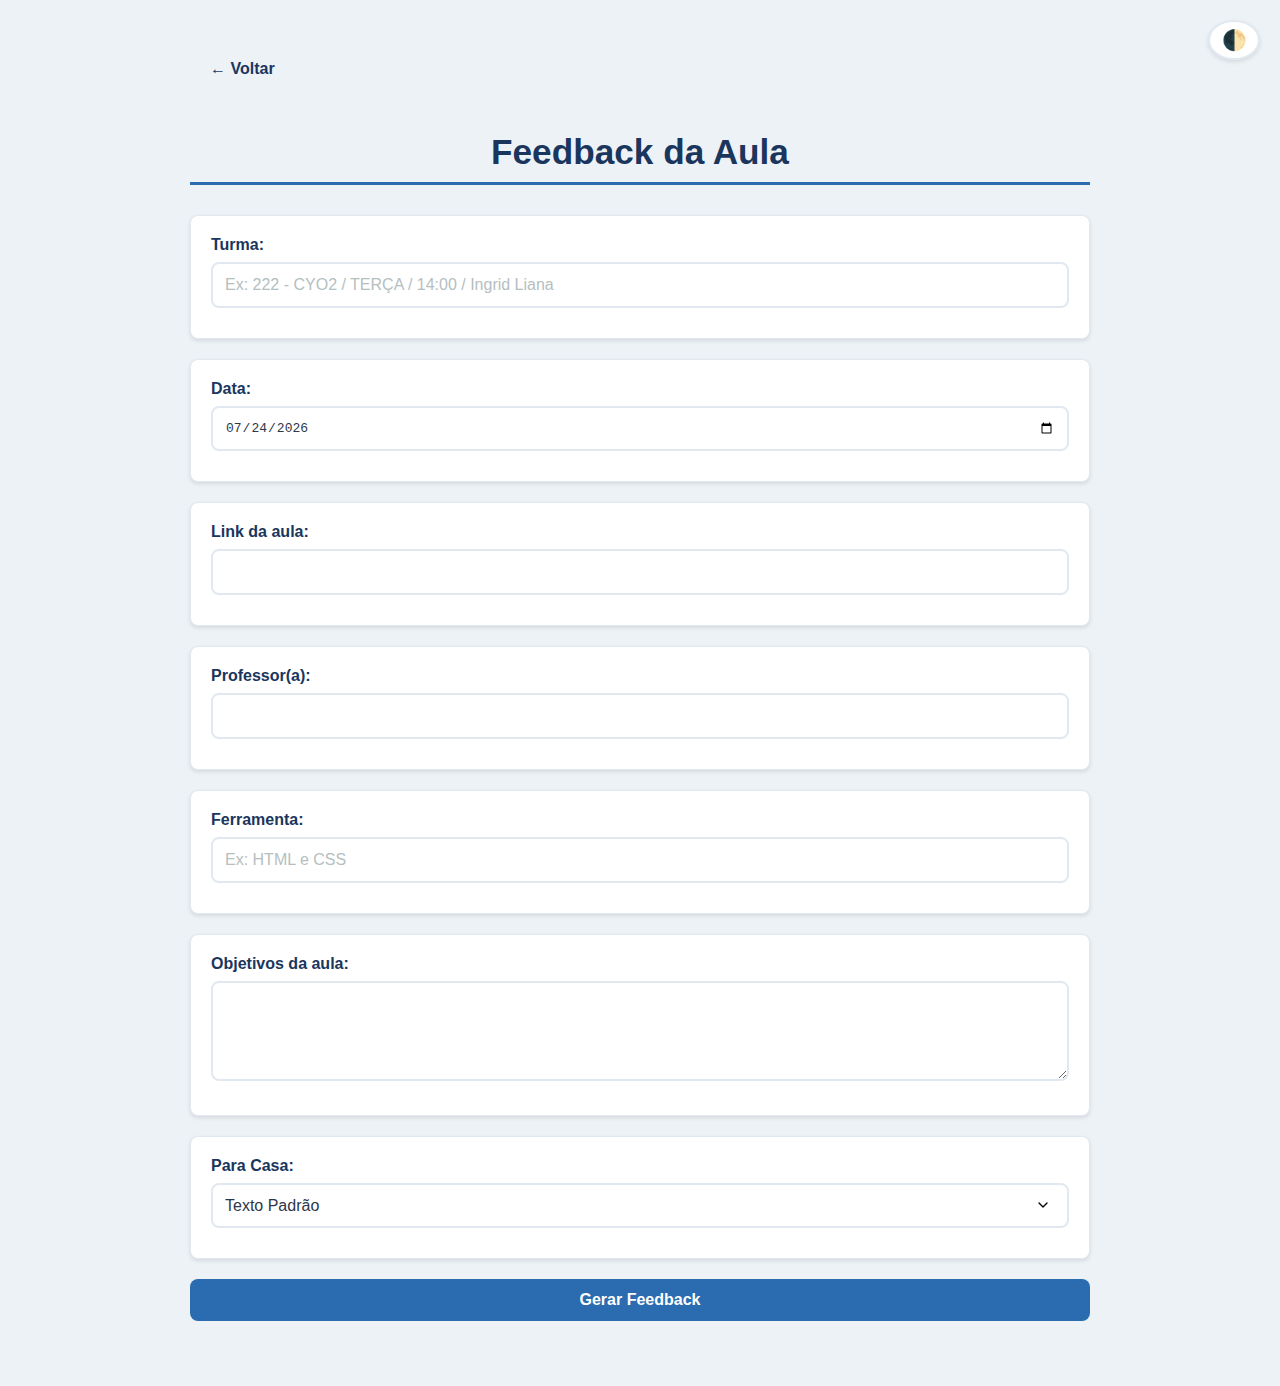
==== feedback-aula.html @ 02402148 "Initial commit" ====
<!DOCTYPE html>
<html lang="pt-BR">
<head>
    <meta charset="UTF-8">
    <meta name="viewport" content="width=device-width, initial-scale=1.0">
    <title>Gerador de Feedback</title>
    <link rel="stylesheet" href="css/styles.css">
</head>
<body>
    <div class="container">
        <a href="index.html" class="back-button">← Voltar</a>
        <h1>Feedback da Aula</h1>
    
        <div class="form-group">
            <label for="turma">Turma:</label>
            <input type="text" id="turma" placeholder="Ex: 222 - CYO2 / TERÇA / 14:00 / Ingrid Liana">
        </div>
    
        <div class="form-group">
            <label for="data">Data:</label>
            <input type="date" id="data">
        </div>
    
        <div class="form-group">
            <label for="linkAula">Link da aula:</label>
            <input type="text" id="linkAula">
        </div>
    
        <div class="form-group">
            <label for="professor">Professor(a):</label>
            <input type="text" id="professor">
        </div>
    
        <div class="form-group">
            <label for="ferramenta">Ferramenta:</label>
            <input type="text" id="ferramenta" placeholder="Ex: HTML e CSS">
        </div>
    
        <div class="form-group">
            <label for="objetivos">Objetivos da aula:</label>
            <textarea id="objetivos" rows="4"></textarea>
        </div>
    
        <div class="form-group">
            <label for="tipoParaCasa">Para Casa:</label>
            <select id="tipoParaCasa">
                <option value="padrao">Texto Padrão</option>
                <option value="personalizado">Texto Personalizado</option>
            </select>
            <textarea id="paraCasaTexto" rows="4" style="display: none;"></textarea>
        </div>
    
        <button onclick="gerarFeedback()">Gerar Feedback</button>
    
        <div id="resultado"></div>
        <button id="copyButton" class="copy-button" style="display: none;" onclick="copiarTexto()">Copiar Texto</button>
    
        <script src="js/feedback.js"></script>
    
          
            <button class="theme-switch" id="themeSwitch">🌓</button>
        
            <script>
                function setTheme(theme) {
                    document.documentElement.setAttribute('data-theme', theme);
                    localStorage.setItem('theme', theme);
                }
        
                function toggleTheme() {
                    const currentTheme = localStorage.getItem('theme') || 'light';
                    const newTheme = currentTheme === 'light' ? 'dark' : 'light';
                    setTheme(newTheme);
                }
        
                const savedTheme = localStorage.getItem('theme') || 'light';
                setTheme(savedTheme);
        
                document.getElementById('themeSwitch').addEventListener('click', toggleTheme);
            </script>
        </div>
    </body>
</html>
---- css/styles.css ----
:root {
    /* Tema claro (padrão) */
    --primary-color: #1a365d;
    --secondary-color: #2b6cb0;
    --background-color: #edf2f7;
    --text-color: #2d3748;
    --card-background: #ffffff;
    --border-color: #e2e8f0;
    --border-radius: 8px;
    --box-shadow: 0 2px 4px rgba(0, 0, 0, 0.1);
    --button-hover: #2c5282;
    --disabled-color: #a0aec0;
    --success-color: #4ade80;  /* Verde mais claro para o estado normal */
    --success-hover: #22c55e;  /* Verde mais escuro para o hover */
}

[data-theme="dark"] {
    --primary-color: #90cdf4;
    --secondary-color: #4299e1;
    --background-color: #171923;
    --text-color: #cbd5e0;
    --card-background: #1a202c;  /* Cor mais escura para form-group */
    --border-color: #4a5568;
    --box-shadow: 0 2px 8px rgba(0, 0, 0, 0.3);
    --button-hover: #3182ce;
    --disabled-color: #4a5568;
    --input-background: #2d3748;  /* Cor mais clara para inputs */
    /* Atualize as variáveis root para incluir as cores do botão de copiar */
}

[data-theme="dark"] {
    --primary-color: #90cdf4;
    --secondary-color: #4299e1;
    --background-color: #171923;
    --text-color: #cbd5e0;
    --card-background: #1a202c;  /* Cor mais escura para form-group */
    --border-color: #4a5568;
    --box-shadow: 0 2px 8px rgba(0, 0, 0, 0.3);
    --button-hover: #3182ce;
    --disabled-color: #4a5568;
    --input-background: #2d3748;  /* Cor mais clara para inputs */
}

/* Atualizar os inputs e selects para usar cor de fundo mais escura no tema escuro */
[data-theme="dark"] input,
[data-theme="dark"] textarea,
[data-theme="dark"] select {
    background-color: var(--input-background);
}

[data-theme="dark"] .checkbox-group label {
    background-color: var(--input-background);
}

[data-theme="dark"] .checkbox-group label:hover {
    background-color: var(--card-background);
    border-color: var(--secondary-color);
}

/* Atualizar os elementos existentes para usar as variáveis */
body {
    background-color: var(--background-color);
    color: var(--text-color);
}

.form-group {
    background: var(--card-background);
    padding: 20px;
    border-radius: var(--border-radius);
    margin-bottom: 20px;
    box-shadow: var(--box-shadow);
    border: 1px solid var(--border-color);
}

[data-theme="dark"] .form-group {
    border-color: var(--border-color);
}

input, textarea, select {
    background-color: var(--card-background);
    color: var(--text-color);
    border-color: var(--border-color);
}

input:focus, textarea:focus, select:focus {
    border-color: var(--secondary-color);
}

select {
    background-color: var(--card-background);
    color: var(--text-color);
}

.checkbox-group label {
    background-color: var(--card-background);
    color: var(--text-color);
    border-color: var(--border-color);
}

.checkbox-group label:hover {
    background-color: var(--border-color);
}

#resultado {
    background-color: var(--card-background);
    color: var(--text-color);
    border-color: var(--border-color);
}

body {
    font-family: 'Segoe UI', Tahoma, Geneva, Verdana, sans-serif;
    max-width: 900px;
    margin: 30px auto;
    padding: 20px;
    background-color: var(--background-color);
    color: var(--primary-color);
}

h1 {
    text-align: center;
    color: var(--primary-color);
    margin-bottom: 30px;
    font-size: 2.2em;
    border-bottom: 3px solid var(--secondary-color);
    padding-bottom: 10px;
}

/* Remover esta segunda definição que está sobrescrevendo */
.form-group {
    
    padding: 20px;
    border-radius: var(--border-radius);
    margin-bottom: 20px;
    box-shadow: var(--box-shadow);
}

/* Manter apenas a primeira definição que usa as variáveis */
.form-group {
    background: var(--card-background);
    padding: 20px;
    border-radius: var(--border-radius);
    margin-bottom: 20px;
    box-shadow: var(--box-shadow);
    border: 1px solid var(--border-color);
}

label {
    display: block;
    margin-bottom: 8px;
    font-weight: 600;
    color: var(--primary-color);
}

input, textarea, select {
    width: 100%;
    padding: 12px;
    border: 2px solid var(--border-color);
    border-radius: var(--border-radius);
    margin-bottom: 10px;
    font-size: 1em;
    transition: all 0.3s ease;
    box-sizing: border-box;
    background-color: var(--input-background);
    color: var(--text-color);
}

[data-theme="dark"] {
    background-color: var(--card-background);
    color: var(--text-color);
    border-color: var(--border-color);
}

input:focus, textarea:focus, select:focus {
    outline: none;
    border-color: var(--secondary-color);
    box-shadow: 0 0 5px rgba(52, 152, 219, 0.3);
}

textarea {
    resize: vertical;
    min-height: 100px;
}

select {
    appearance: none;
    background-image: url("data:image/svg+xml;charset=UTF-8,%3csvg xmlns='http://www.w3.org/2000/svg' viewBox='0 0 24 24' fill='none' stroke='currentColor' stroke-width='2' stroke-linecap='round' stroke-linejoin='round'%3e%3cpolyline points='6 9 12 15 18 9'%3e%3c/polyline%3e%3c/svg%3e");
    background-repeat: no-repeat;
    background-position: right 1rem center;
    background-size: 1em;
}

button {
    background-color: var(--secondary-color);
    color: white;
    padding: 12px 24px;
    border: none;
    border-radius: var(--border-radius);
    cursor: pointer;
    font-size: 1em;
    font-weight: 600;
    transition: background-color 0.3s ease;
    width: 100%;
    margin-bottom: 15px;
}

button:hover {
    background-color: #2980b9;
}

.copy-button {
    background-color: var(--success-color);
    margin-top: 15px;
    color: white;  /* Garantir que o texto seja sempre branco */
}

.copy-button:hover {
    background-color: var(--success-hover);
}

#resultado {
    white-space: pre-wrap;
    border: 2px solid var(--border-color);
    border-radius: var(--border-radius);
    padding: 20px;
    margin-top: 20px;
    background-color: var(--card-background);
    color: var(--text-color);
    font-family: monospace;
    font-size: 0.9em;
    line-height: 1.5;
    display: none;
    box-shadow: var(--box-shadow);
}

[data-theme="dark"] #resultado {
    background-color: #0f172a;  /* Fundo mais escuro para maior contraste */
    color: #f1f5f9;  /* Texto mais claro para maior contraste */
    border-color: var(--border-color);
}

@media (max-width: 768px) {
    body {
        padding: 15px;
        margin: 15px;
    }

    .form-group {
        padding: 15px;
    }

    h1 {
        font-size: 1.8em;
    }
}

::placeholder {
    color: #95a5a6;
    opacity: 0.7;
}

/* Adicione após as variáveis root e antes do estilo do body */
.back-button {
    display: inline-block;
    padding: 10px 20px;
    color: var(--primary-color);
    text-decoration: none;
    font-weight: 600;
    border-radius: var(--border-radius);
    transition: all 0.3s ease;
    margin-bottom: 20px;
}

.back-button:hover {
    color: var(--secondary-color);
    transform: translateX(-5px);
}

.checkbox-group {
    display: grid;
    grid-template-columns: repeat(auto-fill, minmax(180px, 1fr));
    gap: 12px;
    margin-top: 10px;
}

.checkbox-group label {
    display: flex;
    align-items: center;
    padding: 10px 15px;
    background-color: #f8f9fa;
    border: 2px solid #e1e1e1;
    border-radius: var(--border-radius);
    cursor: pointer;
    transition: all 0.3s ease;
}

.checkbox-group label:hover {
    background-color: #e8f4fd;
    border-color: var(--secondary-color);
}

.checkbox-group input[type="checkbox"] {
    width: 18px;
    height: 18px;
    margin-right: 10px;
    margin-bottom: 0;
    accent-color: var(--secondary-color);
}

.checkbox-group label.selected {
    background-color: #e8f4fd;
    border-color: var(--secondary-color);
}

@media (max-width: 768px) {
    .checkbox-group {
        grid-template-columns: 1fr;
    }
}
.equipment-group {
    display: grid;
    gap: 15px;
}

.equipment-group div {
    display: grid;
    grid-template-columns: 120px 1fr;
    align-items: center;
    gap: 10px;
}

.equipment-group label {
    margin: 0;
}

input[type="range"] {
    width: 100%;
    margin: 10px 0;
}

#chanceValue {
    font-weight: bold;
    margin-left: 10px;
}

@media (max-width: 768px) {
    .checkbox-group {
        grid-template-columns: 1fr;
    }
    
    .equipment-group div {
        grid-template-columns: 1fr;
    }
}

#outroConteudoTexto {
    margin-top: 12px;
    display: none;
    transition: all 0.3s ease;
}

.checkbox-group + textarea {
    margin-top: 12px;
}

/* Adicione estas definições do theme-switch */
.theme-switch {
    position: fixed;
    top: 20px;
    right: 20px;
    background: var(--card-background);
    border: 2px solid var(--border-color);
    border-radius: 50%;
    width: 40px;
    height: 40px;
    cursor: pointer;
    display: flex;
    align-items: center;
    justify-content: center;
    font-size: 20px;
    transition: all 0.3s ease;
    box-shadow: var(--box-shadow);
    z-index: 1000;
}

.theme-switch:hover {
    transform: scale(1.1);
}
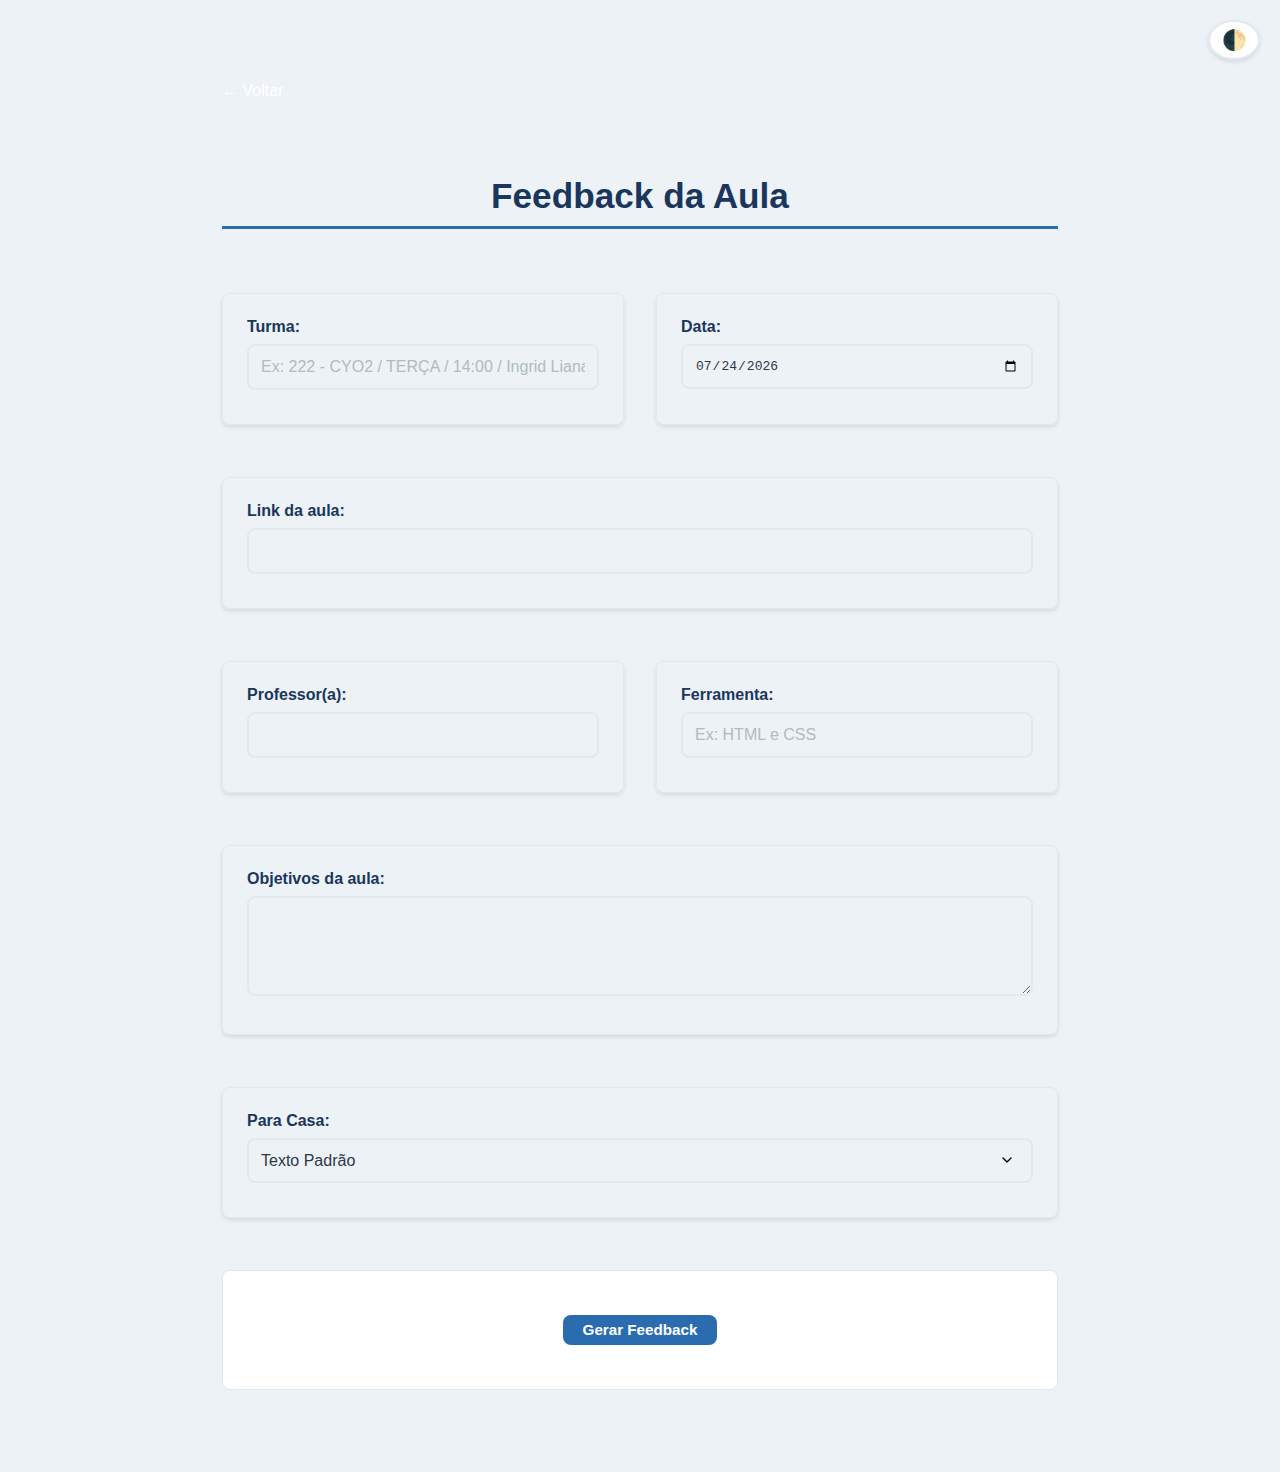
==== commit 5995b86f: "ajuste de interface finalizado" ====
--- a/feedback-aula.html
+++ b/feedback-aula.html
@@ -11,6 +11,7 @@
         <a href="index.html" class="back-button">← Voltar</a>
         <h1>Feedback da Aula</h1>
     
+        <!-- Campos em duas colunas -->
         <div class="form-group">
             <label for="turma">Turma:</label>
             <input type="text" id="turma" placeholder="Ex: 222 - CYO2 / TERÇA / 14:00 / Ingrid Liana">
@@ -21,11 +22,13 @@
             <input type="date" id="data">
         </div>
     
-        <div class="form-group">
+        <!-- Campos que ocupam linha inteira -->
+        <div class="form-group full-width">
             <label for="linkAula">Link da aula:</label>
             <input type="text" id="linkAula">
         </div>
     
+        <!-- Continuação dos campos em duas colunas -->
         <div class="form-group">
             <label for="professor">Professor(a):</label>
             <input type="text" id="professor">
@@ -36,47 +39,30 @@
             <input type="text" id="ferramenta" placeholder="Ex: HTML e CSS">
         </div>
     
-        <div class="form-group">
+        <!-- Campos que ocupam linha inteira -->
+        <div class="form-group full-width">
             <label for="objetivos">Objetivos da aula:</label>
             <textarea id="objetivos" rows="4"></textarea>
         </div>
     
-        <div class="form-group">
+        <div class="form-group full-width">
             <label for="tipoParaCasa">Para Casa:</label>
             <select id="tipoParaCasa">
                 <option value="padrao">Texto Padrão</option>
                 <option value="personalizado">Texto Personalizado</option>
             </select>
-            <textarea id="paraCasaTexto" rows="4" style="display: none;"></textarea>
+            <textarea id="paraCasaTexto" rows="4"></textarea>
         </div>
     
-        <button onclick="gerarFeedback()">Gerar Feedback</button>
-    
-        <div id="resultado"></div>
-        <button id="copyButton" class="copy-button" style="display: none;" onclick="copiarTexto()">Copiar Texto</button>
-    
-        <script src="js/feedback.js"></script>
-    
-          
-            <button class="theme-switch" id="themeSwitch">🌓</button>
-        
-            <script>
-                function setTheme(theme) {
-                    document.documentElement.setAttribute('data-theme', theme);
-                    localStorage.setItem('theme', theme);
-                }
-        
-                function toggleTheme() {
-                    const currentTheme = localStorage.getItem('theme') || 'light';
-                    const newTheme = currentTheme === 'light' ? 'dark' : 'light';
-                    setTheme(newTheme);
-                }
-        
-                const savedTheme = localStorage.getItem('theme') || 'light';
-                setTheme(savedTheme);
-        
-                document.getElementById('themeSwitch').addEventListener('click', toggleTheme);
-            </script>
+        <!-- Área de ações - corrigida -->
+        <div class="form-actions">
+            <button id="gerarFeedbackBtn" class="primary-button">Gerar Feedback</button>
+            <div id="resultado"></div>
+            <button id="copyButton" class="copy-button" style="display: none;">Copiar Texto</button>
         </div>
-    </body>
+    </div>
+
+    <button class="theme-switch" id="themeSwitch">🌓</button>
+    <script src="js/feedback.js"></script>
+</body>
 </html>--- a/css/styles.css
+++ b/css/styles.css
@@ -192,7 +192,7 @@
 button {
     background-color: var(--secondary-color);
     color: white;
-    padding: 12px 24px;
+    padding: 6px 24px;
     border: none;
     border-radius: var(--border-radius);
     cursor: pointer;
@@ -201,6 +201,7 @@
     transition: background-color 0.3s ease;
     width: 100%;
     margin-bottom: 15px;
+    line-height: 1;
 }
 
 button:hover {
@@ -209,8 +210,10 @@
 
 .copy-button {
     background-color: var(--success-color);
-    margin-top: 15px;
-    color: white;  /* Garantir que o texto seja sempre branco */
+    margin: 15px auto;
+    color: white;
+    max-width: 200px;
+    display: block;
 }
 
 .copy-button:hover {
@@ -222,19 +225,22 @@
     border: 2px solid var(--border-color);
     border-radius: var(--border-radius);
     padding: 20px;
-    margin-top: 20px;
+    margin: 20px 0;
     background-color: var(--card-background);
     color: var(--text-color);
     font-family: monospace;
     font-size: 0.9em;
     line-height: 1.5;
-    display: none;
+    width: 100%;
+    box-sizing: border-box;
+    min-height: 200px;
     box-shadow: var(--box-shadow);
+    display: none; /* Esconde o resultado inicialmente */
 }
 
 [data-theme="dark"] #resultado {
-    background-color: #0f172a;  /* Fundo mais escuro para maior contraste */
-    color: #f1f5f9;  /* Texto mais claro para maior contraste */
+    background-color: #0f172a;
+    color: #f1f5f9;
     border-color: var(--border-color);
 }
 
@@ -259,66 +265,116 @@
 }
 
 /* Adicione após as variáveis root e antes do estilo do body */
+.container {
+    max-width: 1200px;
+    margin: 0 auto;
+    padding: 2rem;
+    display: grid;
+    grid-template-columns: repeat(2, 1fr);
+    gap: 2rem;
+}
+
+.container h1 {
+    grid-column: 1 / -1;
+    text-align: center;
+    margin-bottom: 2rem;
+}
+
 .back-button {
+    color: white;
+    text-decoration: none;
     display: inline-block;
-    padding: 10px 20px;
-    color: var(--primary-color);
-    text-decoration: none;
-    font-weight: 600;
-    border-radius: var(--border-radius);
-    transition: all 0.3s ease;
     margin-bottom: 20px;
+    font-weight: 500;
 }
 
 .back-button:hover {
     color: var(--secondary-color);
-    transform: translateX(-5px);
-}
-
-.checkbox-group {
-    display: grid;
-    grid-template-columns: repeat(auto-fill, minmax(180px, 1fr));
-    gap: 12px;
-    margin-top: 10px;
-}
-
-.checkbox-group label {
+}
+
+.form-group {
+    background: var(--form-bg);
+    padding: 1.5rem;
+    border-radius: 8px;
+    box-shadow: 0 2px 4px rgba(0, 0, 0, 0.1);
+}
+
+/* Campos que devem ocupar linha inteira */
+.form-group.full-width {
+    grid-column: 1 / -1;
+}
+
+/* Área de resultado */
+#resultado {
+    grid-column: 1 / -1;
+    min-height: 200px;
+    margin-top: 2rem;
+    padding: 1.5rem;
+    background: var(--form-bg);
+    border-radius: 8px;
+    white-space: pre-wrap;
+}
+
+/* Botões e resultado */
+.button-group {
+    grid-column: 1 / -1;
     display: flex;
-    align-items: center;
-    padding: 10px 15px;
-    background-color: #f8f9fa;
-    border: 2px solid #e1e1e1;
-    border-radius: var(--border-radius);
-    cursor: pointer;
-    transition: all 0.3s ease;
-}
-
-.checkbox-group label:hover {
-    background-color: #e8f4fd;
-    border-color: var(--secondary-color);
-}
-
-.checkbox-group input[type="checkbox"] {
-    width: 18px;
-    height: 18px;
-    margin-right: 10px;
-    margin-bottom: 0;
-    accent-color: var(--secondary-color);
-}
-
-.checkbox-group label.selected {
-    background-color: #e8f4fd;
-    border-color: var(--secondary-color);
-}
-
+    justify-content: center;
+    margin: 1rem 0;
+    width: 100%;
+}
+
+.button-group button {
+    width: 200px; /* Largura fixa para os botões */
+}
+
+#resultado {
+    grid-column: 1 / -1;
+    min-height: 200px;
+    padding: 1.5rem;
+    margin: 2rem 0;
+    background: var(--card-background);
+    border-radius: var(--border-radius);
+    white-space: pre-wrap;
+    width: 100%;
+}
+
+/* Ajuste específico para o botão copiar */
+#copyButton {
+    width: 200px;
+    margin: 1rem auto;
+    display: none;
+}
+
+.button-group.primary {
+    margin-bottom: 2rem;
+}
+
+.button-group.secondary {
+    margin-top: 1rem;
+}
+
+#resultado {
+    grid-column: 1 / -1;
+    min-height: 200px;
+    padding: 1.5rem;
+    background: var(--form-bg);
+    border-radius: 8px;
+    white-space: pre-wrap;
+}
+
+/* Responsividade */
 @media (max-width: 768px) {
-    .checkbox-group {
+    .container {
         grid-template-columns: 1fr;
+        padding: 1rem;
     }
 }
 .equipment-group {
     display: grid;
+    grid-template-columns: 1fr 1fr;
     gap: 15px;
+    padding: 1rem 0;
 }
 
 .equipment-group div {
@@ -328,27 +384,50 @@
     gap: 10px;
 }
 
+/* Posicionamento específico dos equipamentos */
+.equipment-group div:nth-child(1) { /* Microfone */
+    grid-column: 1;
+    grid-row: 1;
+}
+
+.equipment-group div:nth-child(2) { /* Câmera */
+    grid-column: 1;
+    grid-row: 2;
+}
+
+.equipment-group div:nth-child(3) { /* Mouse */
+    grid-column: 1;
+    grid-row: 3;
+}
+
+.equipment-group div:nth-child(4) { /* Internet */
+    grid-column: 2;
+    grid-row: 1;
+}
+
+.equipment-group div:nth-child(5) { /* PC */
+    grid-column: 2;
+    grid-row: 2;
+}
+
 .equipment-group label {
     margin: 0;
-}
-
-input[type="range"] {
-    width: 100%;
-    margin: 10px 0;
-}
-
-#chanceValue {
-    font-weight: bold;
-    margin-left: 10px;
+    white-space: nowrap;
+    color: var(--text-color);
+}
+
+.equipment-group select {
+    width: 100%;
+    margin-bottom: 0;
 }
 
 @media (max-width: 768px) {
-    .checkbox-group {
+    .equipment-group {
         grid-template-columns: 1fr;
     }
     
     .equipment-group div {
-        grid-template-columns: 1fr;
+        grid-column: 1 !important;
     }
 }
 
@@ -384,4 +463,115 @@
 
 .theme-switch:hover {
     transform: scale(1.1);
+}
+
+#paraCasaTexto {
+    display: none;
+    margin-top: 1rem;
+    width: 100%;
+}
+
+/* Container para os botões e resultado */
+.form-actions {
+    display: flex;
+    flex-direction: column;
+    align-items: stretch;
+    gap: 1rem;
+    width: 100%;
+    padding: 1.5rem;
+    background: var(--card-background);
+    border-radius: var(--border-radius);
+    border: 1px solid var(--border-color);
+    box-sizing: border-box;
+    margin: 0;
+    grid-column: 1 / -1; /* Garante que ocupe toda a largura */
+}
+
+/* Ajuste para campos-feedback */
+#campos-feedback {
+    grid-column: 1 / -1;
+    display: grid;
+    grid-template-columns: repeat(2, 1fr);
+    gap: 2rem;
+    width: 100%;
+    padding: 1rem 0;
+}
+
+#campos-feedback .form-group {
+    margin-bottom: 2rem;
+    padding: 2rem;
+}
+
+/* Melhorias nos checkboxes */
+/* Estilo base compartilhado para todos os grupos de checkbox */
+.checkbox-group,
+.content-checkbox-group,
+.rhythm-checkbox-group {
+    display: grid;
+    grid-template-columns: repeat(3, 1fr);
+    gap: 1rem;
+    padding: 1rem 0;
+}
+
+/* Estilo visual compartilhado para todos os labels de checkbox */
+.checkbox-group label,
+.content-checkbox-group label,
+.rhythm-checkbox-group label {
+    display: flex;
+    align-items: center;
+    gap: 8px;
+    padding: 8px 16px;
+    border: 2px solid var(--border-color);
+    border-radius: var(--border-radius);
+    cursor: pointer;
+    transition: all 0.3s ease;
+    background-color: var(--card-background);
+}
+
+/* Estilo dos checkboxes */
+.checkbox-group input[type="checkbox"],
+.content-checkbox-group input[type="checkbox"],
+.rhythm-checkbox-group input[type="checkbox"] {
+    margin: 0;
+    width: auto;
+    cursor: pointer;
+}
+
+/* Mantém os posicionamentos específicos existentes */
+/* Conteúdo */
+.content-checkbox-group label:nth-child(1) { grid-area: 1 / 1; }
+.content-checkbox-group label:nth-child(2) { grid-area: 2 / 1; }
+.content-checkbox-group label:nth-child(3) { grid-area: 1 / 2; }
+.content-checkbox-group label:nth-child(4) { grid-area: 2 / 2; }
+.content-checkbox-group label:nth-child(5) { grid-area: 1 / 3; }
+.content-checkbox-group label:nth-child(6) { grid-area: 2 / 3; }
+
+/* Ritmo */
+.rhythm-checkbox-group label:nth-child(1) { grid-area: 1 / 1; }
+.rhythm-checkbox-group label:nth-child(2) { grid-area: 1 / 2; }
+.rhythm-checkbox-group label:nth-child(3) { grid-area: 1 / 3; }
+
+/* Cursos (mantém o layout existente) */
+.checkbox-group label:nth-child(1) { grid-area: 1 / 1; }
+.checkbox-group label:nth-child(2) { grid-area: 2 / 1; }
+.checkbox-group label:nth-child(3) { grid-area: 3 / 1; }
+.checkbox-group label:nth-child(4) { grid-area: 4 / 1; }
+.checkbox-group label:nth-child(5) { grid-area: 1 / 2; }
+.checkbox-group label:nth-child(6) { grid-area: 2 / 2; }
+.checkbox-group label:nth-child(7) { grid-area: 3 / 2; }
+.checkbox-group label:nth-child(8) { grid-area: 4 / 2; }
+.checkbox-group label:nth-child(9) { grid-area: 1 / 3; }
+.checkbox-group label:nth-child(10) { grid-area: 2 / 3; }
+.checkbox-group label:nth-child(11) { grid-area: 3 / 3; }
+
+/* Estilo específico para o botão na página de feedback sem agendamento */
+#gerarFeedbackBtn {
+    max-width: fit-content;
+    margin: 20px auto;
+    display: block;
+    padding: 6px 20px;
+    width: auto;
+    height: auto;
+    line-height: 1.2;
+    font-size: 0.95em;
 }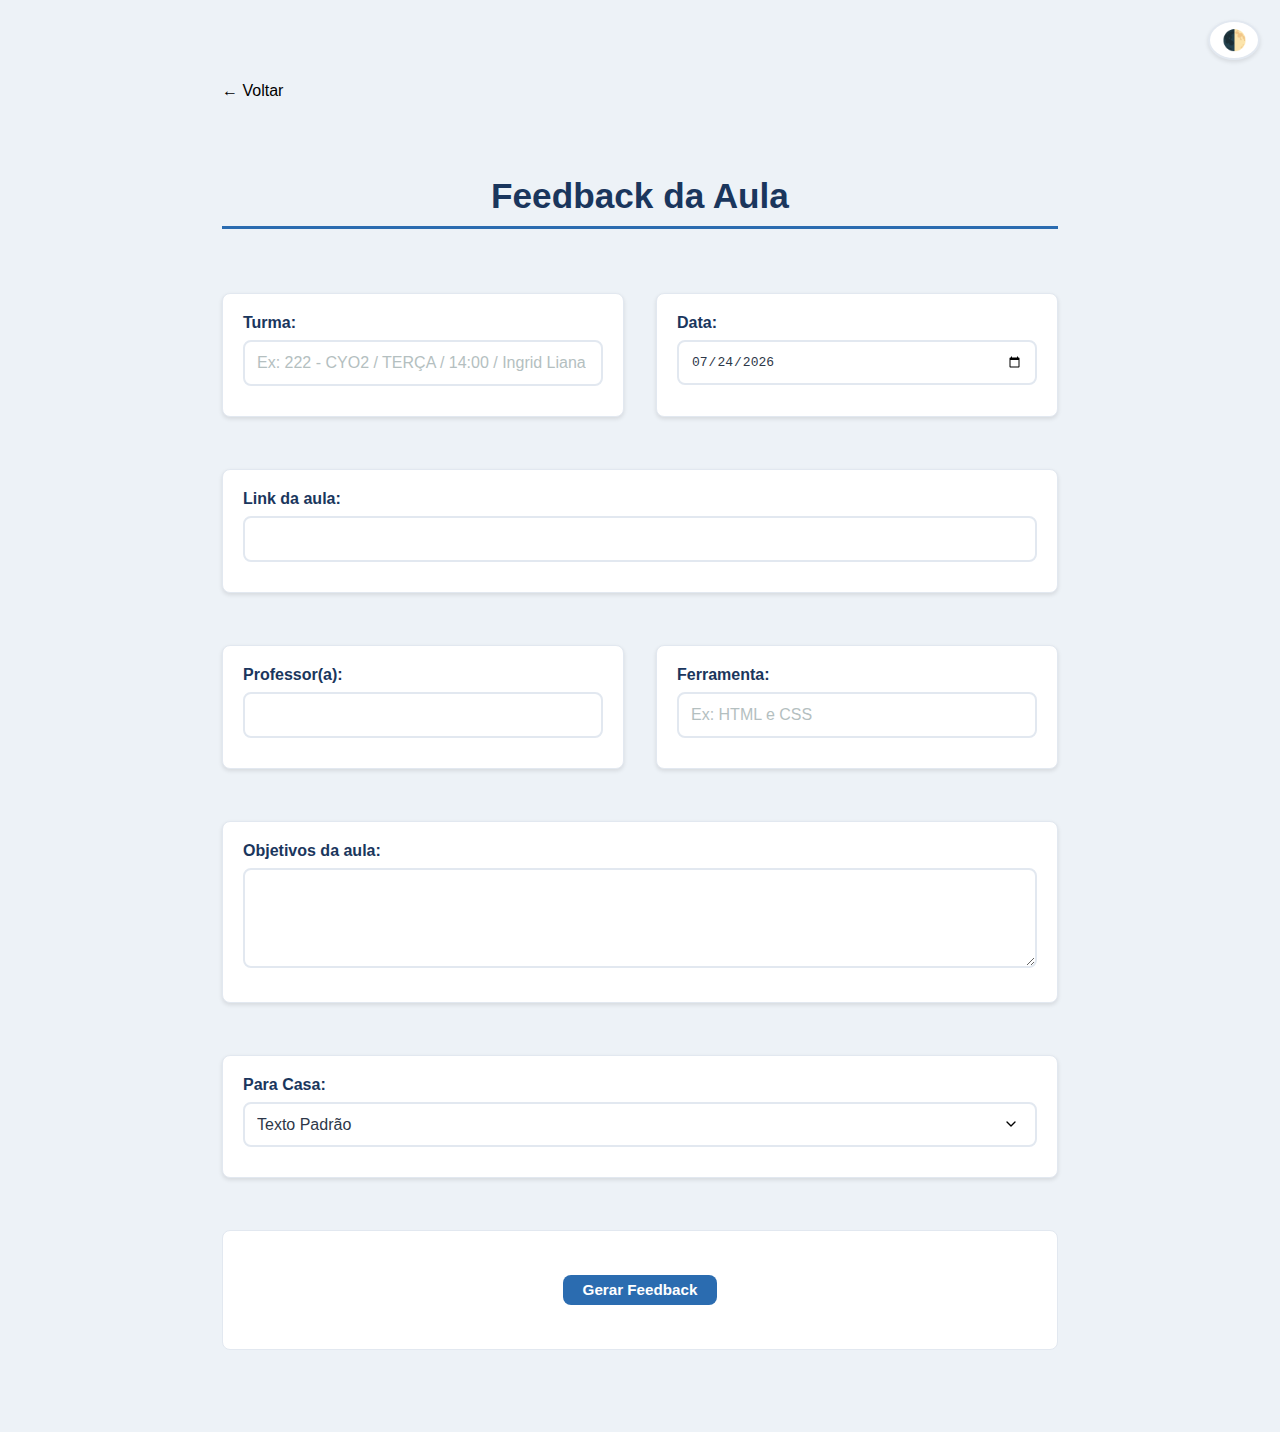
==== commit 4c032390: "Implementa histórico local para campo Turma em feedback-aula" ====
--- a/feedback-aula.html
+++ b/feedback-aula.html
@@ -14,7 +14,8 @@
         <!-- Campos em duas colunas -->
         <div class="form-group">
             <label for="turma">Turma:</label>
-            <input type="text" id="turma" placeholder="Ex: 222 - CYO2 / TERÇA / 14:00 / Ingrid Liana">
+            <input type="text" id="turma" placeholder="Ex: 222 - CYO2 / TERÇA / 14:00 / Ingrid Liana" list="turma-list">
+            <datalist id="turma-list"></datalist>
         </div>
     
         <div class="form-group">
--- a/css/styles.css
+++ b/css/styles.css
@@ -281,22 +281,29 @@
 }
 
 .back-button {
-    color: white;
+    color: black; /* Cor preta para tema claro (padrão) */
     text-decoration: none;
     display: inline-block;
     margin-bottom: 20px;
     font-weight: 500;
 }
 
+/* Adiciona regra específica para tema escuro */
+[data-theme="dark"] .back-button {
+    color: white; /* Cor branca para tema escuro */
+}
+
 .back-button:hover {
     color: var(--secondary-color);
 }
 
 .form-group {
-    background: var(--form-bg);
-    padding: 1.5rem;
-    border-radius: 8px;
-    box-shadow: 0 2px 4px rgba(0, 0, 0, 0.1);
+    background: var(--card-background);
+    padding: 20px;
+    border-radius: var(--border-radius);
+    margin-bottom: 20px;
+    box-shadow: var(--box-shadow);
+    border: 1px solid var(--border-color);
 }
 
 /* Campos que devem ocupar linha inteira */
@@ -574,4 +581,17 @@
     height: auto;
     line-height: 1.2;
     font-size: 0.95em;
+}
+
+/* Esconder a seta padrão de inputs com datalist (Chrome/Safari/Edge) */
+input[list]::-webkit-calendar-picker-indicator {
+    display: none;
+    -webkit-appearance: none; /* Tentativa adicional */
+}
+
+/* Tentativa para Firefox (pode não funcionar) */
+input[list] {
+   /* Não há um seletor padrão e estável no Firefox para a seta do datalist */
+   /* A melhor abordagem seria remover a aparência padrão do input, 
+      mas isso pode afetar outros estilos. Vamos focar no Webkit por enquanto. */
 }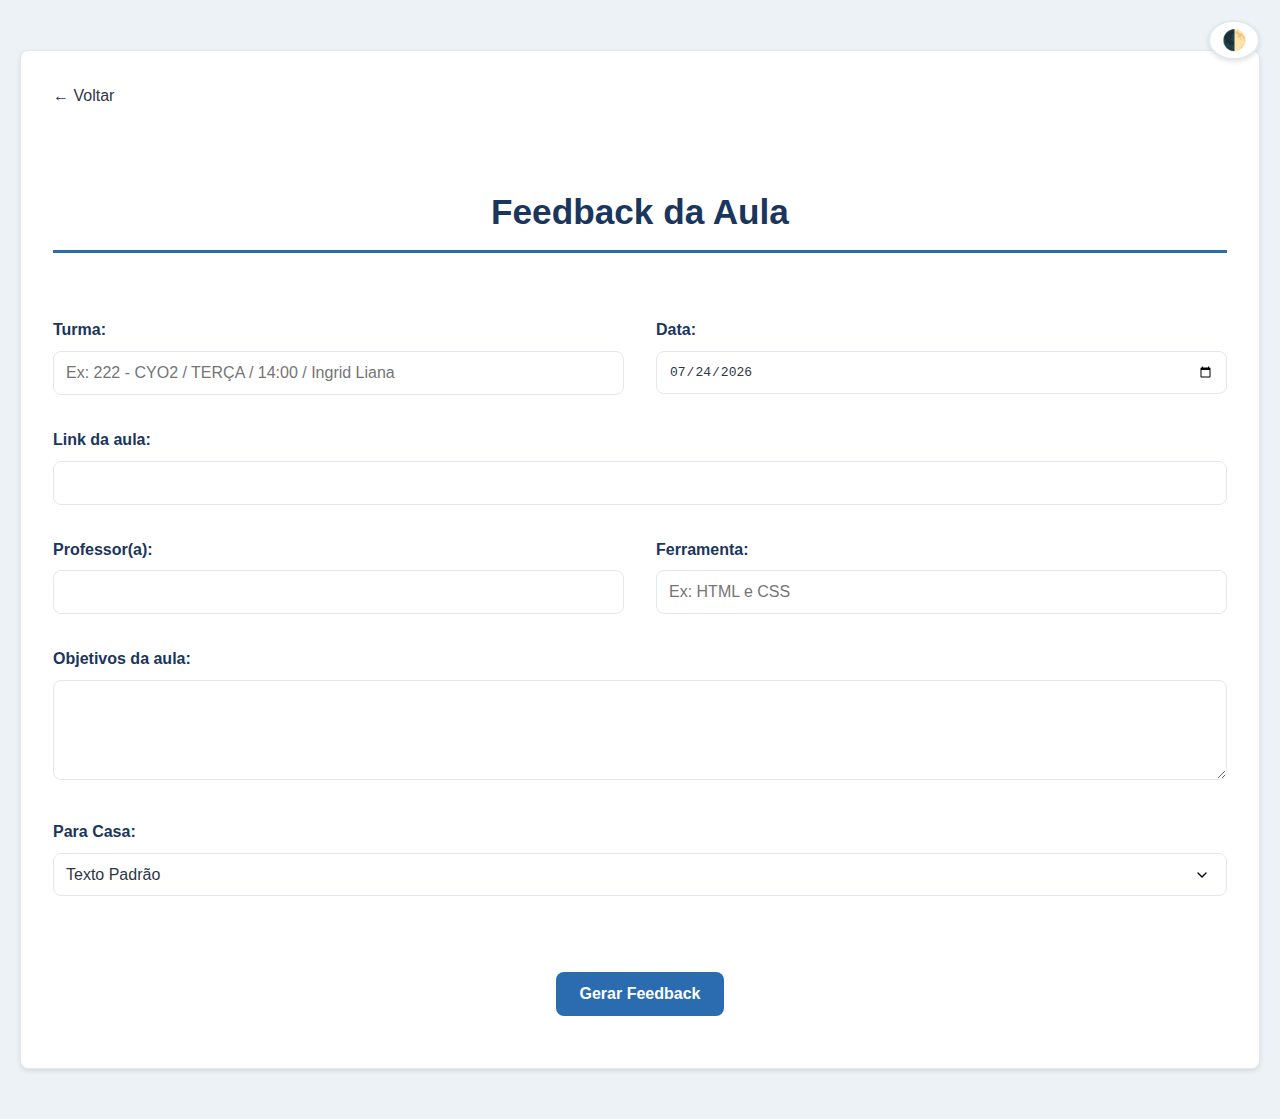
==== commit d2eecc1c: "Adiciona detecção automática de tema do SO" ====
--- a/feedback-aula.html
+++ b/feedback-aula.html
@@ -26,24 +26,28 @@
         <!-- Campos que ocupam linha inteira -->
         <div class="form-group full-width">
             <label for="linkAula">Link da aula:</label>
-            <input type="text" id="linkAula">
+            <input type="text" id="linkAula" list="linkAula-list">
+            <datalist id="linkAula-list"></datalist>
         </div>
     
         <!-- Continuação dos campos em duas colunas -->
         <div class="form-group">
             <label for="professor">Professor(a):</label>
-            <input type="text" id="professor">
+            <input type="text" id="professor" list="professor-list">
+            <datalist id="professor-list"></datalist>
         </div>
     
         <div class="form-group">
             <label for="ferramenta">Ferramenta:</label>
-            <input type="text" id="ferramenta" placeholder="Ex: HTML e CSS">
+            <input type="text" id="ferramenta" placeholder="Ex: HTML e CSS" list="ferramenta-list">
+            <datalist id="ferramenta-list"></datalist>
         </div>
     
         <!-- Campos que ocupam linha inteira -->
         <div class="form-group full-width">
             <label for="objetivos">Objetivos da aula:</label>
-            <textarea id="objetivos" rows="4"></textarea>
+            <textarea id="objetivos" rows="4" list="objetivos-list"></textarea>
+            <datalist id="objetivos-list"></datalist>
         </div>
     
         <div class="form-group full-width">
@@ -52,7 +56,8 @@
                 <option value="padrao">Texto Padrão</option>
                 <option value="personalizado">Texto Personalizado</option>
             </select>
-            <textarea id="paraCasaTexto" rows="4"></textarea>
+            <textarea id="paraCasaTexto" rows="4" list="paraCasaTexto-list"></textarea>
+            <datalist id="paraCasaTexto-list"></datalist>
         </div>
     
         <!-- Área de ações - corrigida -->
@@ -64,6 +69,8 @@
     </div>
 
     <button class="theme-switch" id="themeSwitch">🌓</button>
+    <script src="js/historico-form.js"></script> 
     <script src="js/feedback.js"></script>
+    <script src="js/theme-switcher.js"></script>
 </body>
 </html>--- a/css/styles.css
+++ b/css/styles.css
@@ -10,8 +10,13 @@
     --box-shadow: 0 2px 4px rgba(0, 0, 0, 0.1);
     --button-hover: #2c5282;
     --disabled-color: #a0aec0;
-    --success-color: #4ade80;  /* Verde mais claro para o estado normal */
-    --success-hover: #22c55e;  /* Verde mais escuro para o hover */
+    --success-color: #48bb78;  /* Verde usado no copy button */
+    --success-hover: #38a169;  /* Hover verde */
+    --danger-color: #dc3545; /* Vermelho para estado copiado */
+    --input-background: var(--card-background); /* Fundo do input = fundo do card por padrão */
+    /* Variáveis verdes para botões da home (se decidirmos mover para cá) */
+    /* --button-green-bg: #48bb78; */
+    /* --button-green-hover: #38a169; */
 }
 
 [data-theme="dark"] {
@@ -19,436 +24,408 @@
     --secondary-color: #4299e1;
     --background-color: #171923;
     --text-color: #cbd5e0;
-    --card-background: #1a202c;  /* Cor mais escura para form-group */
+    --card-background: #1a202c;  
     --border-color: #4a5568;
     --box-shadow: 0 2px 8px rgba(0, 0, 0, 0.3);
     --button-hover: #3182ce;
     --disabled-color: #4a5568;
-    --input-background: #2d3748;  /* Cor mais clara para inputs */
-    /* Atualize as variáveis root para incluir as cores do botão de copiar */
-}
-
-[data-theme="dark"] {
-    --primary-color: #90cdf4;
-    --secondary-color: #4299e1;
-    --background-color: #171923;
-    --text-color: #cbd5e0;
-    --card-background: #1a202c;  /* Cor mais escura para form-group */
-    --border-color: #4a5568;
-    --box-shadow: 0 2px 8px rgba(0, 0, 0, 0.3);
-    --button-hover: #3182ce;
-    --disabled-color: #4a5568;
-    --input-background: #2d3748;  /* Cor mais clara para inputs */
-}
-
-/* Atualizar os inputs e selects para usar cor de fundo mais escura no tema escuro */
-[data-theme="dark"] input,
-[data-theme="dark"] textarea,
-[data-theme="dark"] select {
-    background-color: var(--input-background);
-}
-
-[data-theme="dark"] .checkbox-group label {
-    background-color: var(--input-background);
-}
-
-[data-theme="dark"] .checkbox-group label:hover {
-    background-color: var(--card-background);
-    border-color: var(--secondary-color);
-}
-
-/* Atualizar os elementos existentes para usar as variáveis */
+    --input-background: #2d3748;  /* Fundo do input mais escuro no dark */
+    --success-color: #68d391; 
+    --success-hover: #9ae6b4;
+    --danger-color: #f56565;
+     /* Variáveis verdes para botões da home (se decidirmos mover para cá) */
+    /* --button-green-bg: #68d391; */
+    /* --button-green-hover: #9ae6b4; */
+    /* Remover definição duplicada de [data-theme="dark"] */
+}
+
+/* Estilos Globais */
 body {
+    font-family: 'Segoe UI', Tahoma, Geneva, Verdana, sans-serif;
+    margin: 0; 
+    padding: 20px; 
     background-color: var(--background-color);
-    color: var(--text-color);
-}
-
-.form-group {
+    color: var(--text-color); 
+    line-height: 1.6;
+    transition: background-color 0.3s ease, color 0.3s ease; /* Transição para body */
+}
+
+/* Container Principal (para páginas de formulário) */
+.container {
+    max-width: 1200px; 
+    margin: 30px auto; 
+    padding: 2rem;
+    display: grid;
+    grid-template-columns: repeat(2, 1fr); 
+    gap: 2rem;
     background: var(--card-background);
-    padding: 20px;
     border-radius: var(--border-radius);
-    margin-bottom: 20px;
     box-shadow: var(--box-shadow);
     border: 1px solid var(--border-color);
-}
-
-[data-theme="dark"] .form-group {
-    border-color: var(--border-color);
-}
-
-input, textarea, select {
-    background-color: var(--card-background);
-    color: var(--text-color);
-    border-color: var(--border-color);
-}
-
-input:focus, textarea:focus, select:focus {
-    border-color: var(--secondary-color);
-}
-
-select {
-    background-color: var(--card-background);
-    color: var(--text-color);
-}
-
-.checkbox-group label {
-    background-color: var(--card-background);
-    color: var(--text-color);
-    border-color: var(--border-color);
-}
-
-.checkbox-group label:hover {
-    background-color: var(--border-color);
-}
-
-#resultado {
-    background-color: var(--card-background);
-    color: var(--text-color);
-    border-color: var(--border-color);
-}
-
-body {
-    font-family: 'Segoe UI', Tahoma, Geneva, Verdana, sans-serif;
-    max-width: 900px;
-    margin: 30px auto;
-    padding: 20px;
-    background-color: var(--background-color);
-    color: var(--primary-color);
-}
-
+    transition: background-color 0.3s ease, border-color 0.3s ease, box-shadow 0.3s ease; /* Transição para container */
+}
+
+/* Título Principal (compartilhado) */
 h1 {
+    grid-column: 1 / -1; 
     text-align: center;
     color: var(--primary-color);
-    margin-bottom: 30px;
+    margin-bottom: 2rem; 
     font-size: 2.2em;
     border-bottom: 3px solid var(--secondary-color);
     padding-bottom: 10px;
-}
-
-/* Remover esta segunda definição que está sobrescrevendo */
+    transition: color 0.3s ease, border-bottom-color 0.3s ease; /* Transição para h1 */
+}
+
+/* Botão Voltar (compartilhado) */
+.back-button {
+    grid-column: 1 / -1; 
+    color: var(--text-color); 
+    text-decoration: none;
+    display: inline-block;
+    margin-bottom: 20px;
+    font-weight: 500;
+    transition: color 0.2s ease; /* Mantém transição existente */
+}
+
+[data-theme="dark"] .back-button {
+    color: var(--text-color); /* Também usa a cor de texto padrão do tema escuro */
+}
+
+.back-button:hover {
+    color: var(--secondary-color);
+}
+
+/* Grupos de Formulário */
 .form-group {
-    
-    padding: 20px;
-    border-radius: var(--border-radius);
-    margin-bottom: 20px;
-    box-shadow: var(--box-shadow);
-}
-
-/* Manter apenas a primeira definição que usa as variáveis */
-.form-group {
-    background: var(--card-background);
-    padding: 20px;
-    border-radius: var(--border-radius);
-    margin-bottom: 20px;
-    box-shadow: var(--box-shadow);
-    border: 1px solid var(--border-color);
-}
-
+    /* Não precisa de background próprio se o .container já tiver */
+    padding: 0; /* Remover padding daqui, controlar espaçamento interno com inputs/labels */
+    border-radius: 0;
+    margin-bottom: 0; /* Gap do grid controla o espaçamento vertical */
+    box-shadow: none;
+    border: none;
+    /* background: var(--card-background); // Removido */
+    /* padding: 20px; // Removido */
+    /* border-radius: var(--border-radius); // Removido */
+    /* margin-bottom: 20px; // Removido */
+    /* box-shadow: var(--box-shadow); // Removido */
+    /* border: 1px solid var(--border-color); // Removido */
+    /* Remover definições duplicadas */
+}
+
+/* Ocupar linha inteira */
+.form-group.full-width {
+    grid-column: 1 / -1;
+}
+
+/* Labels */
 label {
     display: block;
     margin-bottom: 8px;
     font-weight: 600;
     color: var(--primary-color);
-}
-
-input, textarea, select {
+    transition: color 0.3s ease; /* Transição para label */
+}
+
+/* Inputs, Textarea, Select (Estilos Base) */
+input[type="text"],
+input[type="date"],
+input[type="time"],
+input[type="number"],
+textarea,
+select {
     width: 100%;
     padding: 12px;
-    border: 2px solid var(--border-color);
+    border: 1px solid var(--border-color); 
     border-radius: var(--border-radius);
-    margin-bottom: 10px;
     font-size: 1em;
-    transition: all 0.3s ease;
+    /* Combinando transições existentes e novas */
+    transition: border-color 0.3s ease, box-shadow 0.3s ease, background-color 0.3s ease, color 0.3s ease;
     box-sizing: border-box;
     background-color: var(--input-background);
     color: var(--text-color);
 }
 
-[data-theme="dark"] {
-    background-color: var(--card-background);
-    color: var(--text-color);
-    border-color: var(--border-color);
-}
-
+/* Estilos específicos para tema escuro já tratados pela variável --input-background */
+/* Remover [data-theme="dark"] { ... } solto */
+
+/* Foco */
 input:focus, textarea:focus, select:focus {
     outline: none;
     border-color: var(--secondary-color);
-    box-shadow: 0 0 5px rgba(52, 152, 219, 0.3);
-}
-
+    box-shadow: 0 0 0 3px rgba(var(--rgb-secondary-color, 43, 108, 176), 0.3); /* Usar var p/ cor */
+    /* Adicionar --rgb-secondary-color às variáveis :root e [data-theme="dark"] */
+}
+
+/* Textarea */
 textarea {
     resize: vertical;
     min-height: 100px;
 }
 
+/* Select (manter estilo com seta SVG) */
 select {
     appearance: none;
     background-image: url("data:image/svg+xml;charset=UTF-8,%3csvg xmlns='http://www.w3.org/2000/svg' viewBox='0 0 24 24' fill='none' stroke='currentColor' stroke-width='2' stroke-linecap='round' stroke-linejoin='round'%3e%3cpolyline points='6 9 12 15 18 9'%3e%3c/polyline%3e%3c/svg%3e");
     background-repeat: no-repeat;
     background-position: right 1rem center;
     background-size: 1em;
-}
-
+    padding-right: 2.5rem; /* Espaço para a seta */
+}
+
+/* Botões Genéricos (Aplicado a todos os <button>) */
 button {
     background-color: var(--secondary-color);
     color: white;
-    padding: 6px 24px;
+    padding: 10px 24px; 
     border: none;
     border-radius: var(--border-radius);
     cursor: pointer;
     font-size: 1em;
     font-weight: 600;
-    transition: background-color 0.3s ease;
-    width: 100%;
-    margin-bottom: 15px;
-    line-height: 1;
+    /* Combinando transições */
+    transition: background-color 0.3s ease, opacity 0.3s ease, transform 0.1s ease; /* Adiciona transform */
+    line-height: 1.5; 
 }
 
 button:hover {
-    background-color: #2980b9;
-}
-
-.copy-button {
+    background-color: var(--button-hover); /* Usar variável */
+}
+
+button:disabled {
+    background-color: var(--disabled-color);
+    cursor: not-allowed;
+    opacity: 0.7;
+}
+
+/* Feedback visual ao clicar */
+button:not(:disabled):active {
+    transform: scale(0.98); /* Diminui ligeiramente */
+    opacity: 0.9; /* Levemente mais transparente */
+}
+
+/* Botão Primário (se necessário diferenciar do botão padrão) */
+button.primary-button { 
+    /* Pode ter estilos adicionais, ex: background diferente */
+}
+
+/* Botão Copiar */
+.copy-button { /* Estilo usando classe */
+    grid-column: 1 / -1; 
+    display: block; 
+    width: fit-content; /* Ajustar largura ao conteúdo */
+    max-width: 200px; /* Manter largura máxima */
+    margin: 1rem auto;
     background-color: var(--success-color);
-    margin: 15px auto;
-    color: white;
-    max-width: 200px;
-    display: block;
 }
 
 .copy-button:hover {
     background-color: var(--success-hover);
 }
 
+/* Botão Gerar Feedback Específico (feedback-sem-alunos) */
+#gerarFeedbackBtn {
+    grid-column: 1 / -1; 
+    display: block; 
+    width: fit-content; /* Ajustar largura */
+    max-width: fit-content; /* Remover max-width anterior */
+    margin: 20px auto;
+    padding: 10px 24px; /* Usar padding padrão */
+    /* Remover width, height, line-height, font-size específicos, herdar de button */
+}
+
+/* Botão Gerar Feedback Específico (feedback-experimental) */
+#gerarFeedbackExpBtn.primary-button { /* Usar combinação */
+     grid-column: 1 / -1; /* Centraliza no grid */
+     width: fit-content; 
+     margin-left: auto; /* Centraliza */
+     margin-right: auto;
+     margin-top: 1rem; /* Espaçamento */
+}
+
+/* Resultado */
 #resultado {
+    grid-column: 1 / -1;
     white-space: pre-wrap;
-    border: 2px solid var(--border-color);
+    border: 1px solid var(--border-color); /* Borda mais sutil */
     border-radius: var(--border-radius);
-    padding: 20px;
-    margin: 20px 0;
-    background-color: var(--card-background);
+    padding: 1.5rem; /* Ajuste padding */
+    margin: 1rem 0 0 0; /* Margem apenas acima */
+    background-color: var(--input-background); /* Usar fundo de input */
     color: var(--text-color);
     font-family: monospace;
     font-size: 0.9em;
     line-height: 1.5;
     width: 100%;
     box-sizing: border-box;
-    min-height: 200px;
-    box-shadow: var(--box-shadow);
-    display: none; /* Esconde o resultado inicialmente */
+    min-height: 150px; /* Reduzir altura mínima */
+    box-shadow: inset 0 1px 3px rgba(0,0,0,0.1); /* Sombra interna sutil */
+    display: none; 
 }
 
 [data-theme="dark"] #resultado {
-    background-color: #0f172a;
+    background-color: #0f172a; /* Manter fundo bem escuro para destaque */
     color: #f1f5f9;
     border-color: var(--border-color);
 }
 
-@media (max-width: 768px) {
-    body {
-        padding: 15px;
-        margin: 15px;
+/* Checkboxes e Grupos Específicos */
+.checkbox-group, 
+.content-checkbox-group, 
+.rhythm-checkbox-group {
+    display: grid;
+    /* grid-template-columns: repeat(3, 1fr); /* Mover para @media */
+    gap: 0.75rem; /* Reduzir gap */
+    padding: 0.5rem 0; /* Ajustar padding */
+    grid-column: 1 / -1; /* Ocupar toda a largura */
+}
+
+.checkbox-group label, 
+.content-checkbox-group label, 
+.rhythm-checkbox-group label {
+    position: relative; /* Necessário para o ::before */
+    display: inline-flex; /* Ajusta alinhamento com o ::before */
+    align-items: center;
+    gap: 8px;
+    padding: 10px 12px 10px 30px; /* Aumenta padding esquerdo para a caixa */
+    border: 1px solid var(--border-color);
+    border-radius: var(--border-radius);
+    cursor: pointer;
+    transition: background-color 0.2s ease, border-color 0.2s ease, color 0.2s ease; 
+    background-color: var(--input-background);
+    font-size: 0.95em;
+    font-weight: 500; 
+}
+
+/* Desenha a caixa do checkbox customizado */
+.checkbox-group label::before, 
+.content-checkbox-group label::before, 
+.rhythm-checkbox-group label::before {
+    content: '';
+    position: absolute;
+    left: 10px; /* Posição da caixa */
+    top: 50%;
+    transform: translateY(-50%);
+    width: 16px; /* Tamanho da caixa */
+    height: 16px;
+    border: 1px solid var(--border-color);
+    border-radius: 3px; /* Bordas levemente arredondadas */
+    background-color: var(--card-background); /* Fundo da caixa */
+    transition: all 0.2s ease;
+}
+
+/* Estilo da caixa quando selecionado - USANDO :has() */
+.checkbox-group label:has(input[type="checkbox"]:checked)::before, 
+.content-checkbox-group label:has(input[type="checkbox"]:checked)::before, 
+.rhythm-checkbox-group label:has(input[type="checkbox"]:checked)::before {
+    background-color: var(--secondary-color);
+    border-color: var(--secondary-color);
+    content: '\2713'; 
+    color: white;
+    display: flex;
+    align-items: center;
+    justify-content: center;
+    font-size: 12px; 
+    font-weight: bold;
+}
+
+/* Esconder o checkbox nativo */
+.checkbox-group input[type="checkbox"],
+.content-checkbox-group input[type="checkbox"],
+.rhythm-checkbox-group input[type="checkbox"] {
+   position: absolute;
+   opacity: 0;
+   cursor: pointer;
+   height: 0;
+   width: 0;
+}
+
+/* Layouts de grid específicos para checkboxes */
+@media (min-width: 600px) { /* Aplicar 3 colunas apenas em telas maiores */
+    .checkbox-group, 
+    .content-checkbox-group, 
+    .rhythm-checkbox-group {
+        grid-template-columns: repeat(3, 1fr);
     }
 
-    .form-group {
-        padding: 15px;
-    }
-
-    h1 {
-        font-size: 1.8em;
-    }
-}
-
-::placeholder {
-    color: #95a5a6;
-    opacity: 0.7;
-}
-
-/* Adicione após as variáveis root e antes do estilo do body */
-.container {
-    max-width: 1200px;
-    margin: 0 auto;
-    padding: 2rem;
+    /* Posicionamento específico para .content-checkbox-group (manter se necessário) */
+    .content-checkbox-group label:nth-child(1) { grid-area: 1 / 1; }
+    .content-checkbox-group label:nth-child(2) { grid-area: 2 / 1; } 
+    .content-checkbox-group label:nth-child(3) { grid-area: 1 / 2; }
+    .content-checkbox-group label:nth-child(4) { grid-area: 2 / 2; }
+    .content-checkbox-group label:nth-child(5) { grid-area: 1 / 3; }
+    .content-checkbox-group label:nth-child(6) { grid-area: 2 / 3; }
+
+    /* Posicionamento específico para .rhythm-checkbox-group (manter se necessário) */
+    .rhythm-checkbox-group label:nth-child(1) { grid-area: 1 / 1; }
+    .rhythm-checkbox-group label:nth-child(2) { grid-area: 1 / 2; }
+    .rhythm-checkbox-group label:nth-child(3) { grid-area: 1 / 3; }
+
+    /* Posicionamento ESPECÍFICO para .checkbox-group (CURSOS) */
+    /* Coluna 1 */
+    .checkbox-group label:nth-child(1) { grid-area: 1 / 1; } /* CK1 */
+    .checkbox-group label:nth-child(2) { grid-area: 2 / 1; } /* CK2 */
+    .checkbox-group label:nth-child(3) { grid-area: 3 / 1; } /* CK3 */
+    .checkbox-group label:nth-child(4) { grid-area: 4 / 1; } /* CK4 */
+    /* Coluna 2 */
+    .checkbox-group label:nth-child(5) { grid-area: 1 / 2; } /* CT1 */
+    .checkbox-group label:nth-child(6) { grid-area: 2 / 2; } /* CT2 */
+    .checkbox-group label:nth-child(7) { grid-area: 3 / 2; } /* CT3 */
+    .checkbox-group label:nth-child(8) { grid-area: 4 / 2; } /* CT4 */
+    /* Coluna 3 */
+    .checkbox-group label:nth-child(9) { grid-area: 1 / 3; } /* CY1 */
+    .checkbox-group label:nth-child(10) { grid-area: 2 / 3; } /* CY2 */
+    .checkbox-group label:nth-child(11) { grid-area: 3 / 3; } /* CP1 */
+}
+
+/* Grupo de Equipamentos (feedback-experimental) */
+.equipment-group {
+    grid-column: 1 / -1;
     display: grid;
-    grid-template-columns: repeat(2, 1fr);
-    gap: 2rem;
-}
-
-.container h1 {
-    grid-column: 1 / -1;
-    text-align: center;
-    margin-bottom: 2rem;
-}
-
-.back-button {
-    color: black; /* Cor preta para tema claro (padrão) */
-    text-decoration: none;
-    display: inline-block;
-    margin-bottom: 20px;
-    font-weight: 500;
-}
-
-/* Adiciona regra específica para tema escuro */
-[data-theme="dark"] .back-button {
-    color: white; /* Cor branca para tema escuro */
-}
-
-.back-button:hover {
-    color: var(--secondary-color);
-}
-
-.form-group {
-    background: var(--card-background);
-    padding: 20px;
-    border-radius: var(--border-radius);
-    margin-bottom: 20px;
-    box-shadow: var(--box-shadow);
-    border: 1px solid var(--border-color);
-}
-
-/* Campos que devem ocupar linha inteira */
-.form-group.full-width {
-    grid-column: 1 / -1;
-}
-
-/* Área de resultado */
-#resultado {
-    grid-column: 1 / -1;
-    min-height: 200px;
-    margin-top: 2rem;
-    padding: 1.5rem;
-    background: var(--form-bg);
-    border-radius: 8px;
-    white-space: pre-wrap;
-}
-
-/* Botões e resultado */
-.button-group {
-    grid-column: 1 / -1;
-    display: flex;
-    justify-content: center;
-    margin: 1rem 0;
-    width: 100%;
-}
-
-.button-group button {
-    width: 200px; /* Largura fixa para os botões */
-}
-
-#resultado {
-    grid-column: 1 / -1;
-    min-height: 200px;
-    padding: 1.5rem;
-    margin: 2rem 0;
-    background: var(--card-background);
-    border-radius: var(--border-radius);
-    white-space: pre-wrap;
-    width: 100%;
-}
-
-/* Ajuste específico para o botão copiar */
-#copyButton {
-    width: 200px;
-    margin: 1rem auto;
-    display: none;
-}
-
-.button-group.primary {
-    margin-bottom: 2rem;
-}
-
-.button-group.secondary {
-    margin-top: 1rem;
-}
-
-#resultado {
-    grid-column: 1 / -1;
-    min-height: 200px;
-    padding: 1.5rem;
-    background: var(--form-bg);
-    border-radius: 8px;
-    white-space: pre-wrap;
-}
-
-/* Responsividade */
-@media (max-width: 768px) {
-    .container {
-        grid-template-columns: 1fr;
-        padding: 1rem;
-    }
-}
-.equipment-group {
-    display: grid;
-    grid-template-columns: 1fr 1fr;
-    gap: 15px;
+    grid-template-columns: repeat(auto-fit, minmax(250px, 1fr)); /* Layout responsivo */
+    gap: 1.5rem; /* Ajuste gap */
     padding: 1rem 0;
 }
 
 .equipment-group div {
-    display: grid;
-    grid-template-columns: 120px 1fr;
-    align-items: center;
-    gap: 10px;
-}
-
-/* Posicionamento específico dos equipamentos */
-.equipment-group div:nth-child(1) { /* Microfone */
-    grid-column: 1;
-    grid-row: 1;
-}
-
-.equipment-group div:nth-child(2) { /* Câmera */
-    grid-column: 1;
-    grid-row: 2;
-}
-
-.equipment-group div:nth-child(3) { /* Mouse */
-    grid-column: 1;
-    grid-row: 3;
-}
-
-.equipment-group div:nth-child(4) { /* Internet */
-    grid-column: 2;
-    grid-row: 1;
-}
-
-.equipment-group div:nth-child(5) { /* PC */
-    grid-column: 2;
-    grid-row: 2;
+    /* display: grid; /* Remover grid interno */
+    /* grid-template-columns: 120px 1fr; */
+    /* align-items: center; */
+    /* gap: 10px; */
 }
 
 .equipment-group label {
-    margin: 0;
-    white-space: nowrap;
-    color: var(--text-color);
+    /* margin: 0; */ /* Herdar label padrão */
+    /* white-space: nowrap; */
+    /* color: var(--text-color); */
+    margin-bottom: 6px; /* Espaço antes do select */
 }
 
 .equipment-group select {
     width: 100%;
-    margin-bottom: 0;
-}
-
-@media (max-width: 768px) {
-    .equipment-group {
-        grid-template-columns: 1fr;
-    }
-    
-    .equipment-group div {
-        grid-column: 1 !important;
-    }
-}
-
+    /* margin-bottom: 0; */ /* Herdar input padrão */
+}
+
+/* Remover @media específico de equipment-group, pois repeat(auto-fit) cuida disso */
+
+/* Textarea 'Outro Conteúdo' */
 #outroConteudoTexto {
-    margin-top: 12px;
+    margin-top: 1rem; /* Mais espaço */
     display: none;
-    transition: all 0.3s ease;
-}
-
-.checkbox-group + textarea {
-    margin-top: 12px;
-}
-
-/* Adicione estas definições do theme-switch */
+    transition: opacity 0.3s ease, transform 0.3s ease;
+    opacity: 0;
+    transform: translateY(-10px);
+}
+#outroConteudoTexto[style*="display: block"] { /* Animação ao aparecer */
+    opacity: 1;
+    transform: translateY(0);
+}
+
+.checkbox-group + textarea { /* Ajuste para espaço entre checkbox e textarea */
+    margin-top: 1rem;
+}
+
+/* Theme Switch (manter como está) */
 .theme-switch {
     position: fixed;
     top: 20px;
@@ -463,7 +440,7 @@
     align-items: center;
     justify-content: center;
     font-size: 20px;
-    transition: all 0.3s ease;
+    transition: background-color 0.3s ease, border-color 0.3s ease, transform 0.3s ease; /* Combina transições */
     box-shadow: var(--box-shadow);
     z-index: 1000;
 }
@@ -472,126 +449,161 @@
     transform: scale(1.1);
 }
 
+/* Textarea 'Para Casa' */
 #paraCasaTexto {
     display: none;
     margin-top: 1rem;
     width: 100%;
 }
 
-/* Container para os botões e resultado */
+/* Container de Ações (feedback-experimental) */
 .form-actions {
+    grid-column: 1 / -1;
     display: flex;
     flex-direction: column;
-    align-items: stretch;
+    align-items: center; /* Centraliza itens como o aviso */
     gap: 1rem;
     width: 100%;
-    padding: 1.5rem;
-    background: var(--card-background);
-    border-radius: var(--border-radius);
-    border: 1px solid var(--border-color);
-    box-sizing: border-box;
-    margin: 0;
-    grid-column: 1 / -1; /* Garante que ocupe toda a largura */
-}
-
-/* Ajuste para campos-feedback */
+    padding: 1.5rem 0 0 0; /* Padding apenas acima */
+    /* Remover estilos de card duplicados */
+    /* background: var(--card-background); */
+    /* border-radius: var(--border-radius); */
+    /* border: 1px solid var(--border-color); */
+    /* box-sizing: border-box; */
+    /* margin: 0; */
+}
+
+/* Aviso abaixo do botão (feedback-experimental) */
+.feedback-aviso {
+    font-size: 0.85em; 
+    color: var(--secondary-color); 
+    text-align: center; 
+    margin-top: -0.5rem; /* Ajuste para ficar mais próximo do botão */
+    margin-bottom: 1rem; 
+}
+
+/* Media Query Geral para Telas Menores */
+@media (max-width: 768px) {
+    body {
+        padding: 10px;
+    }
+    .container {
+        grid-template-columns: 1fr; /* Coluna única */
+        padding: 1.5rem;
+        margin: 15px auto;
+        gap: 1.5rem;
+    }
+    h1 {
+        font-size: 1.8em;
+    }
+     input, textarea, select, button {
+        font-size: 0.95em; /* Ajuste geral de fonte */
+    }
+    .checkbox-group, .content-checkbox-group, .rhythm-checkbox-group {
+        grid-template-columns: 1fr; /* Checkboxes em coluna única */
+    }
+}
+
+/* Ajuste para campos-feedback (feedback-experimental) */
 #campos-feedback {
-    grid-column: 1 / -1;
-    display: grid;
-    grid-template-columns: repeat(2, 1fr);
-    gap: 2rem;
-    width: 100%;
-    padding: 1rem 0;
-}
-
-#campos-feedback .form-group {
-    margin-bottom: 2rem;
-    padding: 2rem;
-}
-
-/* Melhorias nos checkboxes */
-/* Estilo base compartilhado para todos os grupos de checkbox */
-.checkbox-group,
-.content-checkbox-group,
+    grid-column: 1 / -1; /* Faz ocupar toda a largura do .container */
+    display: grid; 
+    grid-template-columns: 1fr; /* Força uma única coluna interna */
+    gap: 2rem; /* Espaçamento entre os form-groups */
+    width: 100%; 
+    padding: 1rem 0; 
+}
+
+/* Os .form-group dentro de #campos-feedback agora ocuparão 1fr automaticamente */
+/* Remover estilo antigo de #campos-feedback .form-group se houver */
+/* #campos-feedback .form-group {
+    margin-bottom: 2rem; 
+    padding: 2rem; 
+} */
+
+/* Checkboxes e Grupos Específicos */
+.checkbox-group, 
+.content-checkbox-group, 
 .rhythm-checkbox-group {
     display: grid;
-    grid-template-columns: repeat(3, 1fr);
-    gap: 1rem;
-    padding: 1rem 0;
-}
-
-/* Estilo visual compartilhado para todos os labels de checkbox */
-.checkbox-group label,
-.content-checkbox-group label,
+    /* grid-template-columns: repeat(3, 1fr); /* Mover para @media */
+    gap: 0.75rem; /* Reduzir gap */
+    padding: 0.5rem 0; /* Ajustar padding */
+    grid-column: 1 / -1; /* Ocupar toda a largura */
+}
+
+.checkbox-group label, 
+.content-checkbox-group label, 
 .rhythm-checkbox-group label {
+    position: relative; /* Necessário para o ::before */
+    display: inline-flex; /* Ajusta alinhamento com o ::before */
+    align-items: center;
+    gap: 8px;
+    padding: 10px 12px 10px 30px; /* Aumenta padding esquerdo para a caixa */
+    border: 1px solid var(--border-color);
+    border-radius: var(--border-radius);
+    cursor: pointer;
+    transition: background-color 0.2s ease, border-color 0.2s ease, color 0.2s ease; 
+    background-color: var(--input-background);
+    font-size: 0.95em;
+    font-weight: 500; 
+}
+
+/* Desenha a caixa do checkbox customizado */
+.checkbox-group label::before, 
+.content-checkbox-group label::before, 
+.rhythm-checkbox-group label::before {
+    content: '';
+    position: absolute;
+    left: 10px; /* Posição da caixa */
+    top: 50%;
+    transform: translateY(-50%);
+    width: 16px; /* Tamanho da caixa */
+    height: 16px;
+    border: 1px solid var(--border-color);
+    border-radius: 3px; /* Bordas levemente arredondadas */
+    background-color: var(--card-background); /* Fundo da caixa */
+    transition: all 0.2s ease;
+}
+
+/* Estilo da caixa quando selecionado - USANDO :has() */
+.checkbox-group label:has(input[type="checkbox"]:checked)::before, 
+.content-checkbox-group label:has(input[type="checkbox"]:checked)::before, 
+.rhythm-checkbox-group label:has(input[type="checkbox"]:checked)::before {
+    background-color: var(--secondary-color);
+    border-color: var(--secondary-color);
+    content: '\2713'; 
+    color: white;
     display: flex;
     align-items: center;
-    gap: 8px;
-    padding: 8px 16px;
-    border: 2px solid var(--border-color);
-    border-radius: var(--border-radius);
-    cursor: pointer;
-    transition: all 0.3s ease;
-    background-color: var(--card-background);
-}
-
-/* Estilo dos checkboxes */
+    justify-content: center;
+    font-size: 12px; 
+    font-weight: bold;
+}
+
+/* Esconder o checkbox nativo */
 .checkbox-group input[type="checkbox"],
 .content-checkbox-group input[type="checkbox"],
 .rhythm-checkbox-group input[type="checkbox"] {
-    margin: 0;
-    width: auto;
-    cursor: pointer;
-}
-
-/* Mantém os posicionamentos específicos existentes */
-/* Conteúdo */
-.content-checkbox-group label:nth-child(1) { grid-area: 1 / 1; }
-.content-checkbox-group label:nth-child(2) { grid-area: 2 / 1; }
-.content-checkbox-group label:nth-child(3) { grid-area: 1 / 2; }
-.content-checkbox-group label:nth-child(4) { grid-area: 2 / 2; }
-.content-checkbox-group label:nth-child(5) { grid-area: 1 / 3; }
-.content-checkbox-group label:nth-child(6) { grid-area: 2 / 3; }
-
-/* Ritmo */
-.rhythm-checkbox-group label:nth-child(1) { grid-area: 1 / 1; }
-.rhythm-checkbox-group label:nth-child(2) { grid-area: 1 / 2; }
-.rhythm-checkbox-group label:nth-child(3) { grid-area: 1 / 3; }
-
-/* Cursos (mantém o layout existente) */
-.checkbox-group label:nth-child(1) { grid-area: 1 / 1; }
-.checkbox-group label:nth-child(2) { grid-area: 2 / 1; }
-.checkbox-group label:nth-child(3) { grid-area: 3 / 1; }
-.checkbox-group label:nth-child(4) { grid-area: 4 / 1; }
-.checkbox-group label:nth-child(5) { grid-area: 1 / 2; }
-.checkbox-group label:nth-child(6) { grid-area: 2 / 2; }
-.checkbox-group label:nth-child(7) { grid-area: 3 / 2; }
-.checkbox-group label:nth-child(8) { grid-area: 4 / 2; }
-.checkbox-group label:nth-child(9) { grid-area: 1 / 3; }
-.checkbox-group label:nth-child(10) { grid-area: 2 / 3; }
-.checkbox-group label:nth-child(11) { grid-area: 3 / 3; }
-
-/* Estilo específico para o botão na página de feedback sem agendamento */
-#gerarFeedbackBtn {
-    max-width: fit-content;
-    margin: 20px auto;
-    display: block;
-    padding: 6px 20px;
-    width: auto;
-    height: auto;
-    line-height: 1.2;
-    font-size: 0.95em;
-}
-
-/* Esconder a seta padrão de inputs com datalist (Chrome/Safari/Edge) */
-input[list]::-webkit-calendar-picker-indicator {
-    display: none;
-    -webkit-appearance: none; /* Tentativa adicional */
-}
-
-/* Tentativa para Firefox (pode não funcionar) */
-input[list] {
-   /* Não há um seletor padrão e estável no Firefox para a seta do datalist */
-   /* A melhor abordagem seria remover a aparência padrão do input, 
-      mas isso pode afetar outros estilos. Vamos focar no Webkit por enquanto. */
+   position: absolute;
+   opacity: 0;
+   cursor: pointer;
+   height: 0;
+   width: 0;
+}
+
+/* Layouts de grid específicos para checkboxes */
+@media (min-width: 600px) { /* Aplicar 3 colunas apenas em telas maiores */
+    .checkbox-group, 
+    .content-checkbox-group, 
+    .rhythm-checkbox-group {
+        grid-template-columns: repeat(3, 1fr);
+    }
+    /* Posicionamento específico (mantido) */
+    .content-checkbox-group label:nth-child(1) { grid-area: 1 / 1; }
+    /* ... outros ... */
+    .rhythm-checkbox-group label:nth-child(1) { grid-area: 1 / 1; }
+    /* ... outros ... */
+    .checkbox-group label:nth-child(1) { grid-area: 1 / 1; }
+    /* ... outros ... */
 }